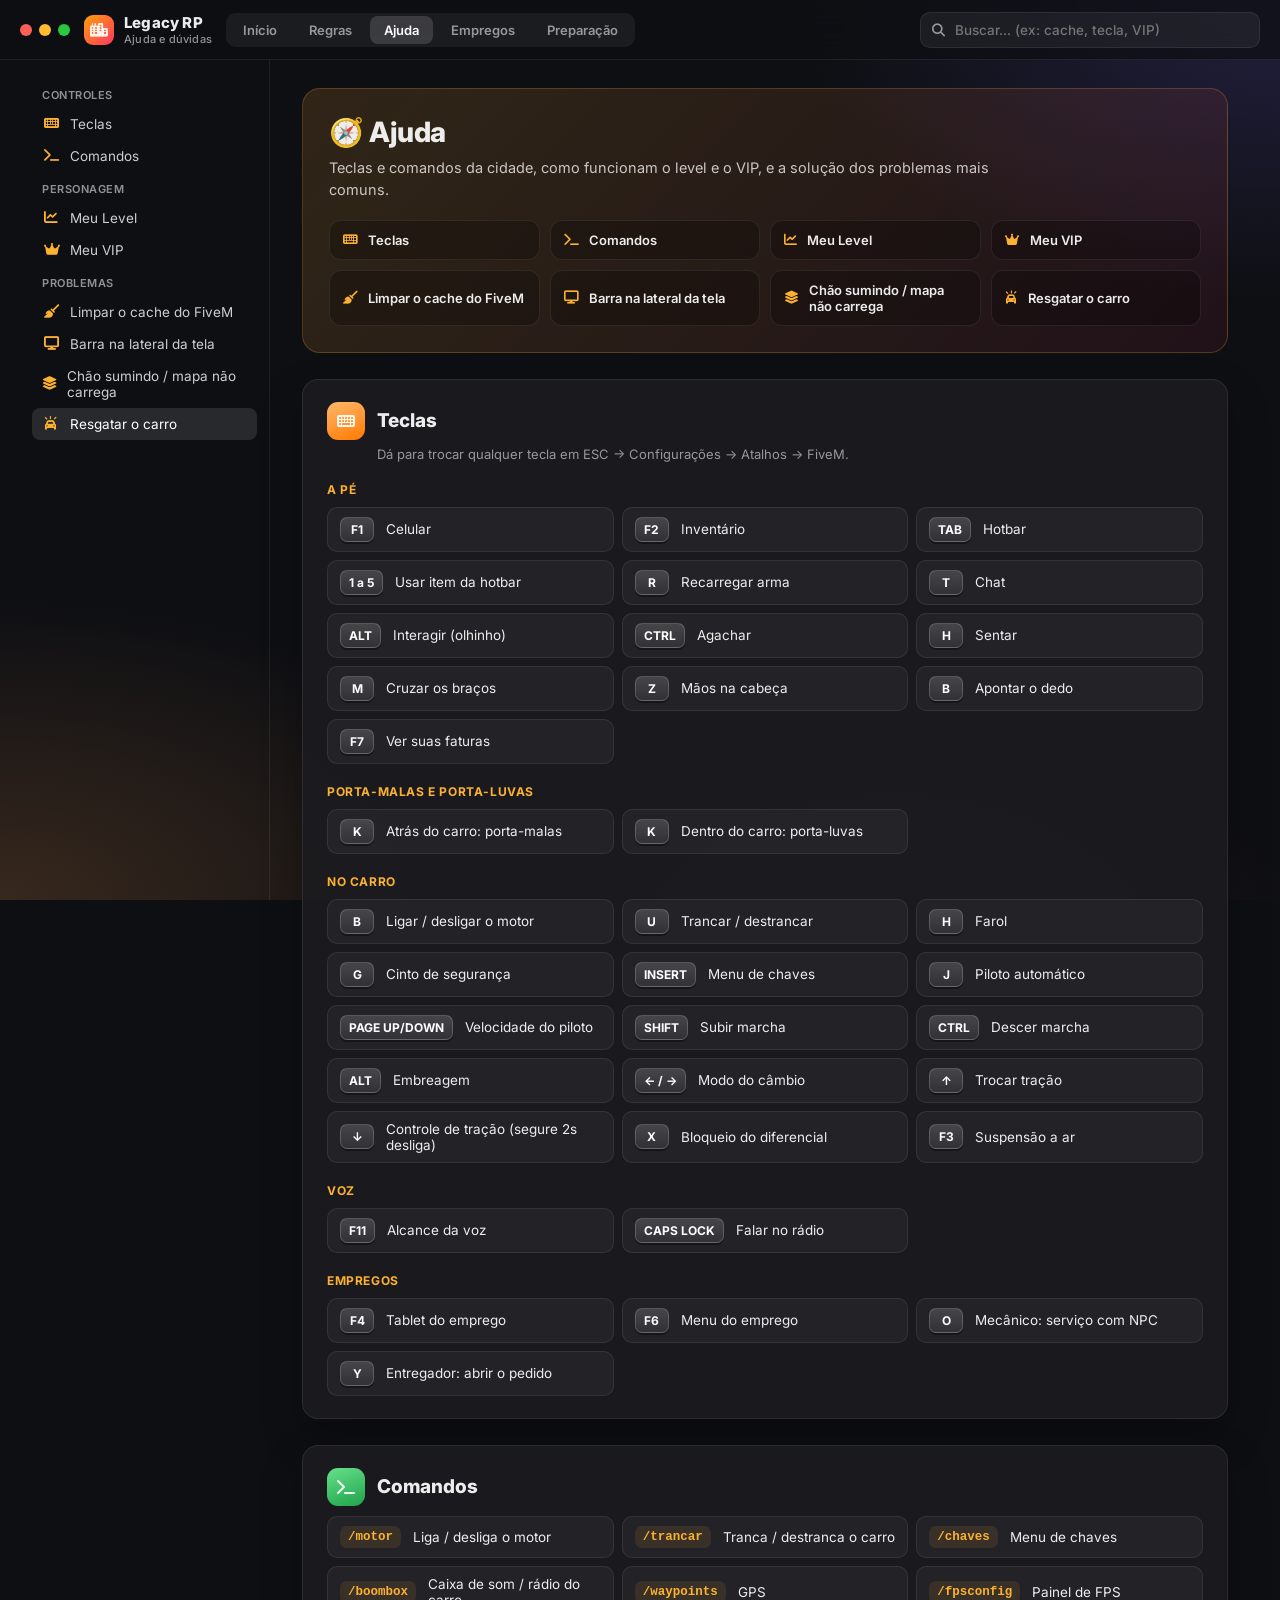
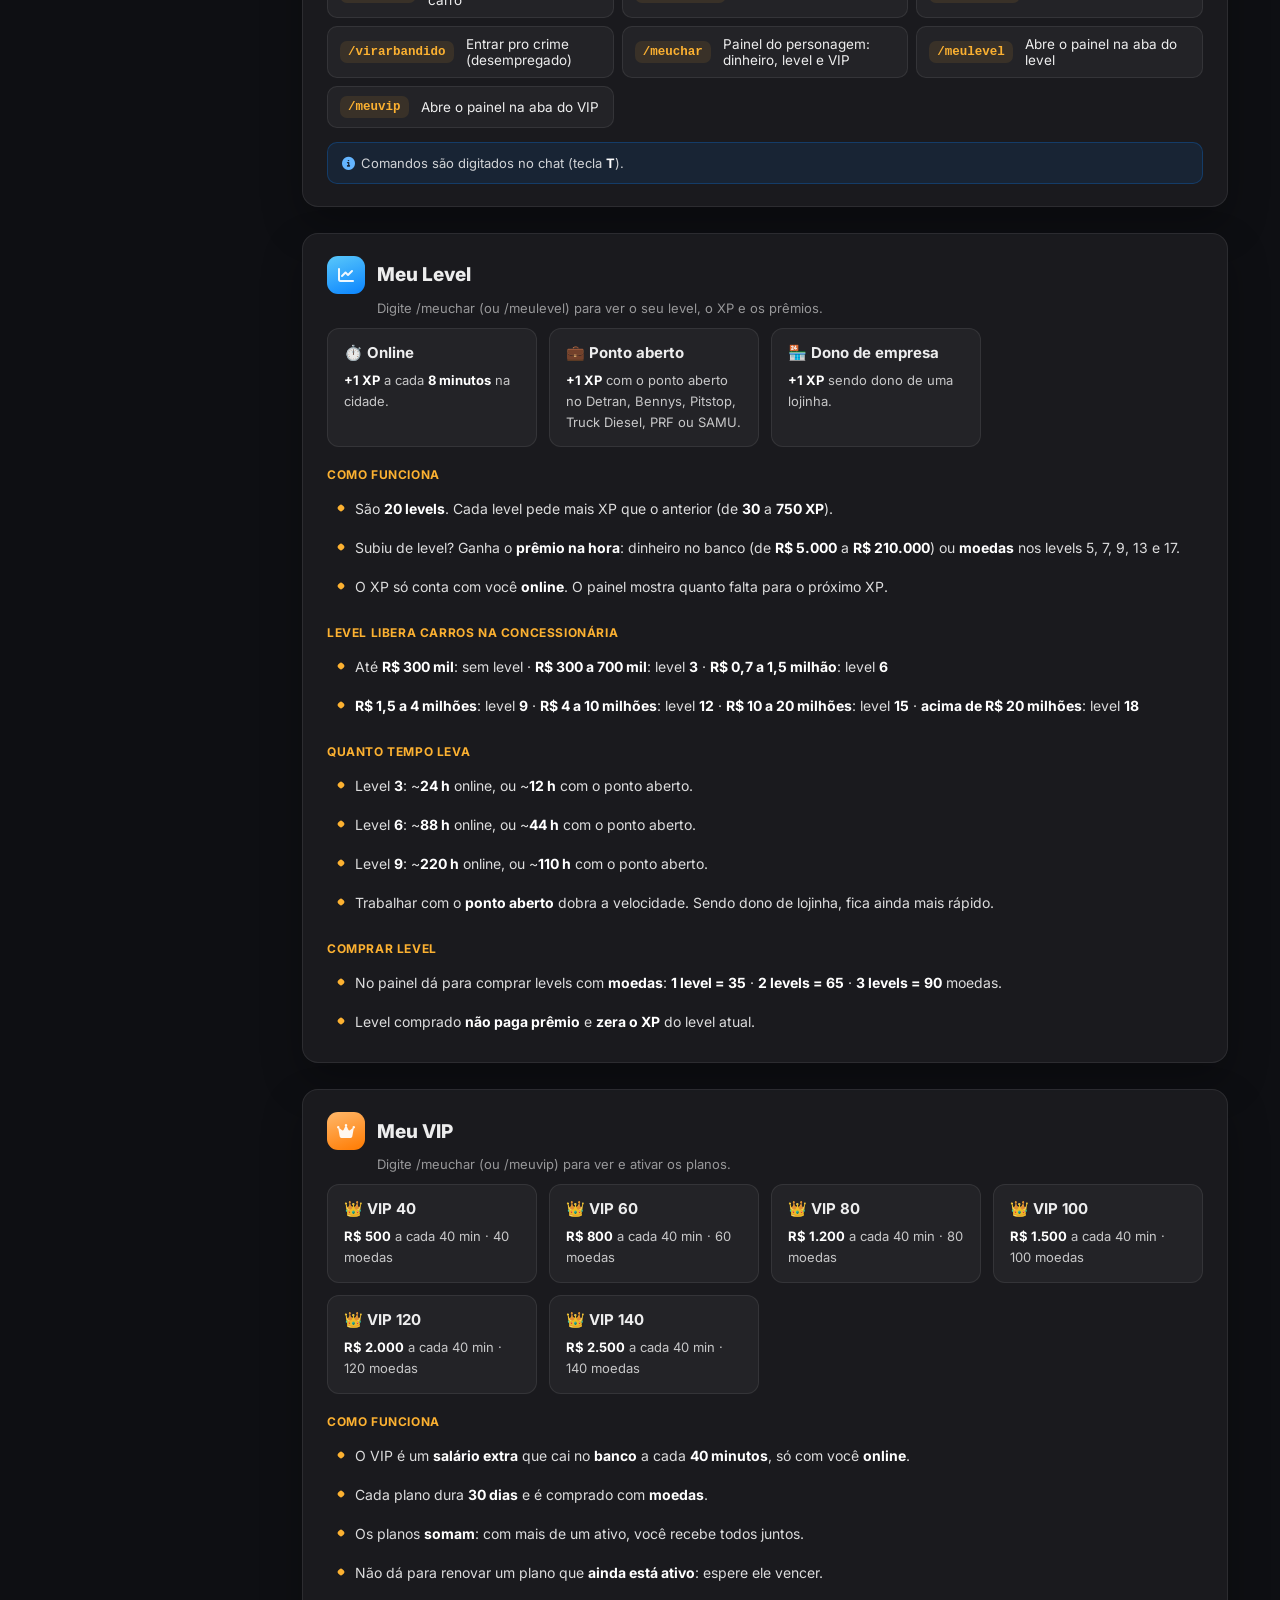
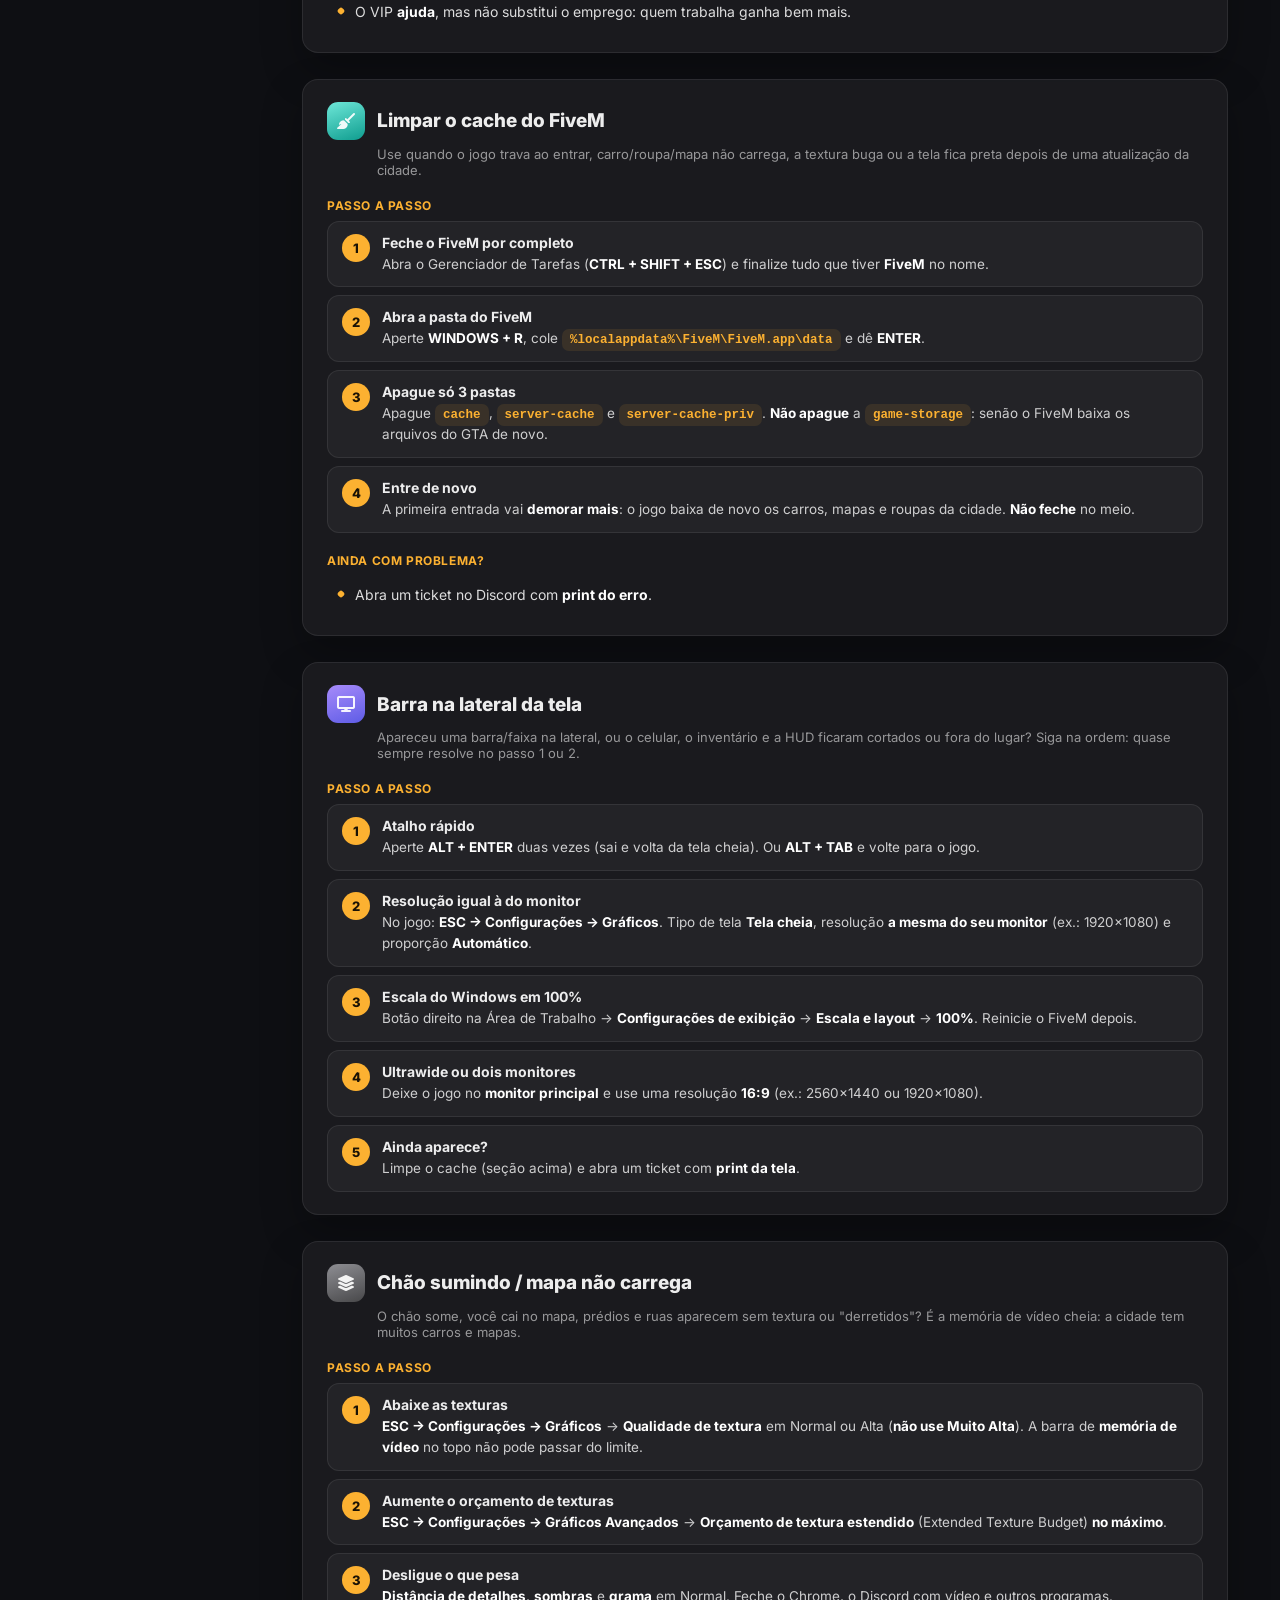
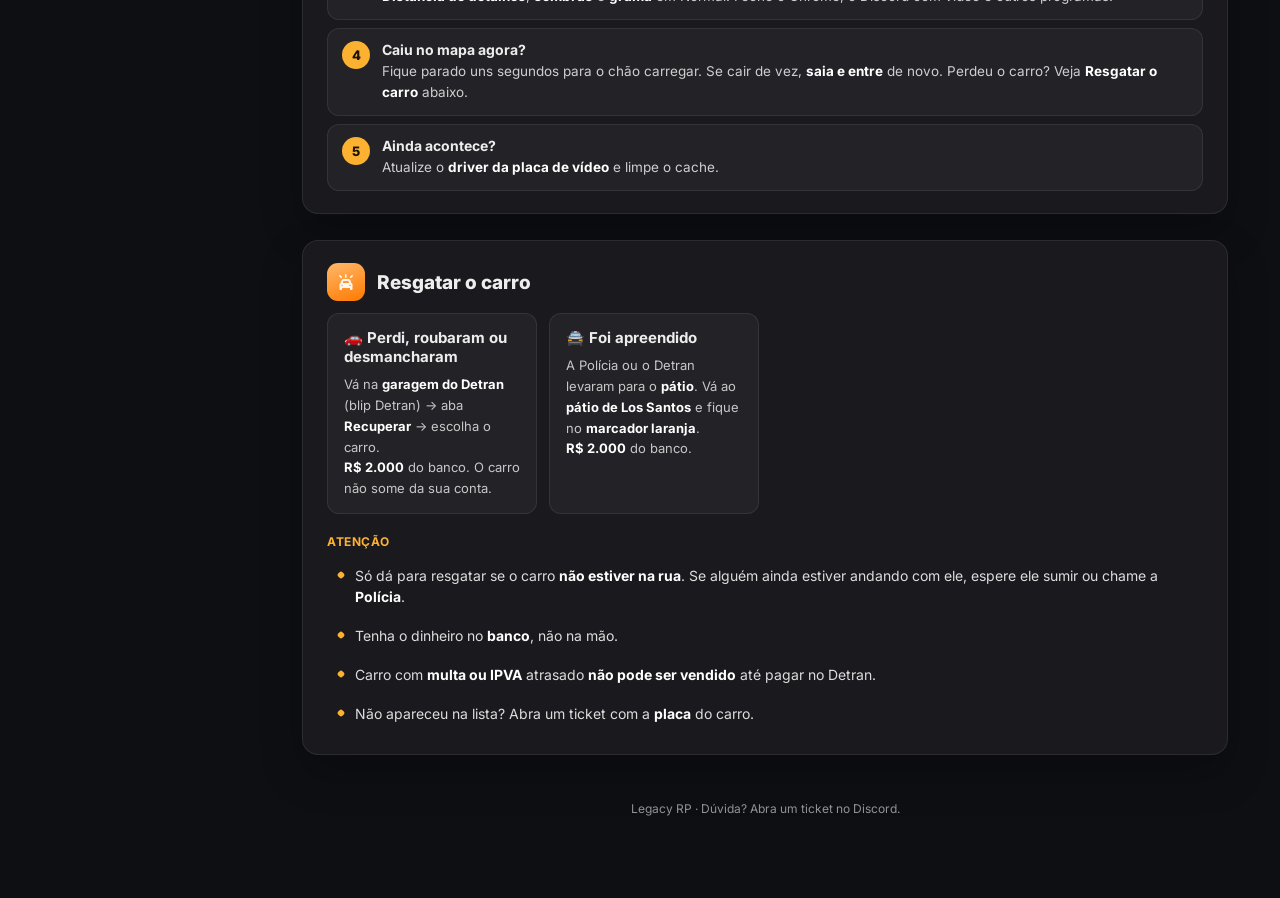
==== ajuda.html @ 302c8b82 "Add files via upload" ====
<!DOCTYPE html>
<html lang="pt-BR">
<head>
<meta charset="UTF-8">
<meta name="viewport" content="width=device-width, initial-scale=1">
<title>Ajuda — Legacy RP</title>
<meta name="description" content="Teclas, comandos, level, VIP e solução de problemas da Legacy RP.">
<link href="https://fonts.googleapis.com/css2?family=Inter:wght@400;500;600;700;800&display=swap" rel="stylesheet">
<link rel="stylesheet" href="https://cdnjs.cloudflare.com/ajax/libs/font-awesome/6.5.1/css/all.min.css">
<link rel="stylesheet" href="style.css">
</head>
<body>
<header class="topbar">
  <button class="menu-btn" id="menuBtn" aria-label="Menu"><i class="fa-solid fa-bars"></i></button>
  <div class="traffic"><i></i><i></i><i></i></div>
  <a class="brand" href="index.html"><span class="logo"><i class="fa-solid fa-city"></i></span><span>Legacy RP<small>Ajuda e dúvidas</small></span></a>
  <nav class="pages"><a href="index.html">Início</a><a href="regras.html">Regras</a><a href="ajuda.html" class="on">Ajuda</a><a href="empregos.html">Empregos</a><a href="preparacao.html">Preparação</a></nav>
  <div class="grow"></div>
  <label class="search"><i class="fa-solid fa-magnifying-glass"></i><input id="q" type="search" placeholder="Buscar... (ex: cache, tecla, VIP)" autocomplete="off"></label>
</header>

<div class="layout">
  <aside id="side"></aside>
  <main>
    <div class="hero" id="inicio">
      <h1>🧭 Ajuda</h1>
      <p>Teclas e comandos da cidade, como funcionam o level e o VIP, e a solução dos problemas mais comuns.</p>
      <div class="quick" id="quick"></div>
    </div>
    <div id="content"></div>
    <div class="empty" id="empty"><i class="fa-solid fa-magnifying-glass" style="font-size:28px;margin-bottom:10px;display:block"></i>Nada encontrado.</div>
    <footer>Legacy RP · Dúvida? Abra um ticket no Discord.</footer>
  </main>
</div>

<script>
// Para editar: mude o texto aqui. **texto** vira negrito e `texto` vira codigo.
const SECOES = [
  { grupo: 'Controles', id: 'teclas', icon: 'fa-keyboard', cor: 'c4', titulo: 'Teclas', sub: 'Dá para trocar qualquer tecla em ESC → Configurações → Atalhos → FiveM.', teclas: [
    { g: 'A pé', l: [['F1','Celular'],['F2','Inventário'],['TAB','Hotbar'],['1 a 5','Usar item da hotbar'],['R','Recarregar arma'],['T','Chat'],['ALT','Interagir (olhinho)'],['CTRL','Agachar'],['H','Sentar'],['M','Cruzar os braços'],['Z','Mãos na cabeça'],['B','Apontar o dedo'],['F7','Ver suas faturas']] },
    { g: 'Porta-malas e porta-luvas', l: [['K','Atrás do carro: porta-malas'],['K','Dentro do carro: porta-luvas']] },
    { g: 'No carro', l: [['B','Ligar / desligar o motor'],['U','Trancar / destrancar'],['H','Farol'],['G','Cinto de segurança'],['INSERT','Menu de chaves'],['J','Piloto automático'],['PAGE UP/DOWN','Velocidade do piloto'],['SHIFT','Subir marcha'],['CTRL','Descer marcha'],['ALT','Embreagem'],['← / →','Modo do câmbio'],['↑','Trocar tração'],['↓','Controle de tração (segure 2s desliga)'],['X','Bloqueio do diferencial'],['F3','Suspensão a ar']] },
    { g: 'Voz', l: [['F11','Alcance da voz'],['CAPS LOCK','Falar no rádio']] },
    { g: 'Empregos', l: [['F4','Tablet do emprego'],['F6','Menu do emprego'],['O','Mecânico: serviço com NPC'],['Y','Entregador: abrir o pedido']] },
  ]},

  { id: 'comandos', icon: 'fa-terminal', cor: 'c3', titulo: 'Comandos', comandos: [
    ['/motor','Liga / desliga o motor'], ['/trancar','Tranca / destranca o carro'], ['/chaves','Menu de chaves'],
    ['/boombox','Caixa de som / rádio do carro'], ['/waypoints','GPS'], ['/fpsconfig','Painel de FPS'],
    ['/virarbandido','Entrar pro crime (desempregado)'],
    ['/meuchar','Painel do personagem: dinheiro, level e VIP'],
    ['/meulevel','Abre o painel na aba do level'],
    ['/meuvip','Abre o painel na aba do VIP'],
  ]},

  { grupo: 'Personagem', id: 'level', icon: 'fa-chart-line', cor: 'c1', titulo: 'Meu Level', sub: 'Digite /meuchar (ou /meulevel) para ver o seu level, o XP e os prêmios.',
    tiles: [
      { t: '⏱️ Online', v: '**+1 XP** a cada **8 minutos** na cidade.' },
      { t: '💼 Ponto aberto', v: '**+1 XP** com o ponto aberto no Detran, Bennys, Pitstop, Truck Diesel, PRF ou SAMU.' },
      { t: '🏪 Dono de empresa', v: '**+1 XP** sendo dono de uma lojinha.' },
    ],
    blocos: [
      { h: 'Como funciona', itens: [
        'São **20 levels**. Cada level pede mais XP que o anterior (de **30** a **750 XP**).',
        'Subiu de level? Ganha o **prêmio na hora**: dinheiro no banco (de **R$ 5.000** a **R$ 210.000**) ou **moedas** nos levels 5, 7, 9, 13 e 17.',
        'O XP só conta com você **online**. O painel mostra quanto falta para o próximo XP.',
      ]},
      { h: 'Level libera carros na concessionária', itens: [
        'Até **R$ 300 mil**: sem level · **R$ 300 a 700 mil**: level **3** · **R$ 0,7 a 1,5 milhão**: level **6**',
        '**R$ 1,5 a 4 milhões**: level **9** · **R$ 4 a 10 milhões**: level **12** · **R$ 10 a 20 milhões**: level **15** · **acima de R$ 20 milhões**: level **18**',
      ]},
      { h: 'Quanto tempo leva', itens: [
        'Level **3**: ~**24 h** online, ou ~**12 h** com o ponto aberto.',
        'Level **6**: ~**88 h** online, ou ~**44 h** com o ponto aberto.',
        'Level **9**: ~**220 h** online, ou ~**110 h** com o ponto aberto.',
        'Trabalhar com o **ponto aberto** dobra a velocidade. Sendo dono de lojinha, fica ainda mais rápido.',
      ]},
      { h: 'Comprar level', itens: [
        'No painel dá para comprar levels com **moedas**: **1 level = 35** · **2 levels = 65** · **3 levels = 90** moedas.',
        'Level comprado **não paga prêmio** e **zera o XP** do level atual.',
      ]},
    ],
  },

  { id: 'vip', icon: 'fa-crown', cor: 'c4', titulo: 'Meu VIP', sub: 'Digite /meuchar (ou /meuvip) para ver e ativar os planos.',
    tiles: [
      { t: '👑 VIP 40', v: '**R$ 500** a cada 40 min · 40 moedas' },
      { t: '👑 VIP 60', v: '**R$ 800** a cada 40 min · 60 moedas' },
      { t: '👑 VIP 80', v: '**R$ 1.200** a cada 40 min · 80 moedas' },
      { t: '👑 VIP 100', v: '**R$ 1.500** a cada 40 min · 100 moedas' },
      { t: '👑 VIP 120', v: '**R$ 2.000** a cada 40 min · 120 moedas' },
      { t: '👑 VIP 140', v: '**R$ 2.500** a cada 40 min · 140 moedas' },
    ],
    blocos: [{ h: 'Como funciona', itens: [
      'O VIP é um **salário extra** que cai no **banco** a cada **40 minutos**, só com você **online**.',
      'Cada plano dura **30 dias** e é comprado com **moedas**.',
      'Os planos **somam**: com mais de um ativo, você recebe todos juntos.',
      'Não dá para renovar um plano que **ainda está ativo**: espere ele vencer.',
      'O VIP **ajuda**, mas não substitui o emprego: quem trabalha ganha bem mais.',
    ]}],
  },

  { grupo: 'Problemas', id: 'limpar-cache', icon: 'fa-broom', cor: 'c5', titulo: 'Limpar o cache do FiveM',
    sub: 'Use quando o jogo trava ao entrar, carro/roupa/mapa não carrega, a textura buga ou a tela fica preta depois de uma atualização da cidade.',
    passos: [
      ['Feche o FiveM por completo', 'Abra o Gerenciador de Tarefas (**CTRL + SHIFT + ESC**) e finalize tudo que tiver **FiveM** no nome.'],
      ['Abra a pasta do FiveM', 'Aperte **WINDOWS + R**, cole `%localappdata%\\FiveM\\FiveM.app\\data` e dê **ENTER**.'],
      ['Apague só 3 pastas', 'Apague `cache`, `server-cache` e `server-cache-priv`. **Não apague** a `game-storage`: senão o FiveM baixa os arquivos do GTA de novo.'],
      ['Entre de novo', 'A primeira entrada vai **demorar mais**: o jogo baixa de novo os carros, mapas e roupas da cidade. **Não feche** no meio.'],
    ],
    blocos: [{ h: 'Ainda com problema?', itens: ['Abra um ticket no Discord com **print do erro**.'] }],
  },

  { id: 'barra-lateral', icon: 'fa-display', cor: 'c2', titulo: 'Barra na lateral da tela',
    sub: 'Apareceu uma barra/faixa na lateral, ou o celular, o inventário e a HUD ficaram cortados ou fora do lugar? Siga na ordem: quase sempre resolve no passo 1 ou 2.',
    passos: [
      ['Atalho rápido', 'Aperte **ALT + ENTER** duas vezes (sai e volta da tela cheia). Ou **ALT + TAB** e volte para o jogo.'],
      ['Resolução igual à do monitor', 'No jogo: **ESC → Configurações → Gráficos**. Tipo de tela **Tela cheia**, resolução **a mesma do seu monitor** (ex.: 1920x1080) e proporção **Automático**.'],
      ['Escala do Windows em 100%', 'Botão direito na Área de Trabalho → **Configurações de exibição** → **Escala e layout** → **100%**. Reinicie o FiveM depois.'],
      ['Ultrawide ou dois monitores', 'Deixe o jogo no **monitor principal** e use uma resolução **16:9** (ex.: 2560x1440 ou 1920x1080).'],
      ['Ainda aparece?', 'Limpe o cache (seção acima) e abra um ticket com **print da tela**.'],
    ],
  },

  { id: 'chao-sumir', icon: 'fa-layer-group', cor: 'c7', titulo: 'Chão sumindo / mapa não carrega',
    sub: 'O chão some, você cai no mapa, prédios e ruas aparecem sem textura ou "derretidos"? É a memória de vídeo cheia: a cidade tem muitos carros e mapas.',
    passos: [
      ['Abaixe as texturas', '**ESC → Configurações → Gráficos** → **Qualidade de textura** em Normal ou Alta (**não use Muito Alta**). A barra de **memória de vídeo** no topo não pode passar do limite.'],
      ['Aumente o orçamento de texturas', '**ESC → Configurações → Gráficos Avançados** → **Orçamento de textura estendido** (Extended Texture Budget) **no máximo**.'],
      ['Desligue o que pesa', '**Distância de detalhes**, **sombras** e **grama** em Normal. Feche o Chrome, o Discord com vídeo e outros programas.'],
      ['Caiu no mapa agora?', 'Fique parado uns segundos para o chão carregar. Se cair de vez, **saia e entre** de novo. Perdeu o carro? Veja **Resgatar o carro** abaixo.'],
      ['Ainda acontece?', 'Atualize o **driver da placa de vídeo** e limpe o cache.'],
    ],
  },

  { id: 'resgatar-carro', icon: 'fa-car-on', cor: 'c4', titulo: 'Resgatar o carro', tiles: [
    { t: '🚗 Perdi, roubaram ou desmancharam', v: 'Vá na **garagem do Detran** (blip Detran) → aba **Recuperar** → escolha o carro.<br>**R$ 2.000** do banco. O carro não some da sua conta.' },
    { t: '🚔 Foi apreendido', v: 'A Polícia ou o Detran levaram para o **pátio**. Vá ao **pátio de Los Santos** e fique no **marcador laranja**.<br>**R$ 2.000** do banco.' },
  ], blocos: [{ h: 'Atenção', itens: [
    'Só dá para resgatar se o carro **não estiver na rua**. Se alguém ainda estiver andando com ele, espere ele sumir ou chame a **Polícia**.',
    'Tenha o dinheiro no **banco**, não na mão.',
    'Carro com **multa ou IPVA** atrasado **não pode ser vendido** até pagar no Detran.',
    'Não apareceu na lista? Abra um ticket com a **placa** do carro.',
  ]}]},
];
</script>
<script src="app.js"></script>
</body>
</html>
---- style.css ----
:root {
  --bg: #0e0f13; --glass: rgba(28,28,32,.92); --glass-2: rgba(36,36,42,.9); --line: rgba(255,255,255,.08);
  --text: rgba(255,255,255,.92); --muted: rgba(255,255,255,.55); --accent: #fcb131; --blue: #0a84ff;
  --green: #30d158; --red: #ff453a; --card: rgba(255,255,255,.045); --card2: rgba(255,255,255,.08);
}
* { box-sizing: border-box; margin: 0; padding: 0; }
html { scroll-behavior: smooth; scroll-padding-top: 76px; }
body {
  font-family: "Inter", -apple-system, "Segoe UI", sans-serif; color: var(--text); -webkit-font-smoothing: antialiased;
  background:
    radial-gradient(900px 500px at 0% 100%, rgba(243,154,74,.18), transparent 60%),
    radial-gradient(800px 500px at 100% 0%, rgba(107,91,214,.22), transparent 60%),
    radial-gradient(700px 500px at 70% 110%, rgba(226,83,109,.14), transparent 60%),
    var(--bg);
  background-attachment: fixed; min-height: 100vh;
}
a { color: inherit; text-decoration: none; }
b, strong { color: #fff; font-weight: 700; }

.topbar { position: sticky; top: 0; z-index: 20; height: 60px; display: flex; align-items: center; gap: 14px; padding: 0 20px;
  background: rgba(14,15,19,.75); backdrop-filter: blur(16px); border-bottom: 1px solid var(--line); }
.traffic { display: flex; gap: 7px; } .traffic i { width: 12px; height: 12px; border-radius: 50%; background: #ff5f57; }
.traffic i:nth-child(2) { background: #febc2e; } .traffic i:nth-child(3) { background: #28c840; }
.brand { display: flex; align-items: center; gap: 10px; font-weight: 800; font-size: 15px; letter-spacing: .2px; }
.brand .logo { width: 30px; height: 30px; border-radius: 9px; display: grid; place-items: center; background: linear-gradient(135deg, #ff9f0a, #ff375f); font-size: 14px; }
.brand small { display: block; font-size: 11px; font-weight: 500; color: var(--muted); }
.grow { flex: 1; }
.search { position: relative; width: min(340px, 40vw); }
.search input { width: 100%; height: 36px; padding: 0 12px 0 34px; border-radius: 10px; border: 1px solid var(--line); background: rgba(255,255,255,.06);
  color: var(--text); font: 500 13.5px "Inter", sans-serif; outline: none; }
.search input:focus { border-color: var(--accent); box-shadow: 0 0 0 3px rgba(252,177,49,.2); }
.search i { position: absolute; left: 12px; top: 50%; transform: translateY(-50%); color: var(--muted); font-size: 13px; }
.menu-btn { display: none; width: 36px; height: 36px; border-radius: 10px; border: 1px solid var(--line); background: var(--card2); color: #fff; font-size: 15px; cursor: pointer; }

.layout { display: flex; max-width: 1240px; margin: 0 auto; }
aside { position: sticky; top: 60px; height: calc(100vh - 60px); width: 250px; flex: none; padding: 18px 12px; overflow-y: auto; border-right: 1px solid var(--line); }
.side-title { font-size: 11px; font-weight: 600; color: var(--muted); padding: 10px 10px 6px; text-transform: uppercase; letter-spacing: .5px; }
.nav { display: flex; align-items: center; gap: 10px; padding: 8px 10px; border-radius: 8px; font-size: 13.5px; color: rgba(255,255,255,.8); }
.nav i { width: 18px; text-align: center; color: var(--accent); }
.nav:hover { background: rgba(255,255,255,.06); } .nav.active { background: rgba(255,255,255,.11); color: #fff; }
.nav .count { margin-left: auto; font-size: 11px; color: var(--muted); }

main { flex: 1; min-width: 0; padding: 28px 32px 80px; }
.hero { padding: 26px; border-radius: 18px; margin-bottom: 26px; background: linear-gradient(135deg, rgba(252,177,49,.14), rgba(255,55,95,.08)); border: 1px solid rgba(252,177,49,.22); }
.hero h1 { font-size: 28px; font-weight: 800; letter-spacing: -.3px; }
.hero p { margin-top: 8px; color: rgba(255,255,255,.75); font-size: 14.5px; line-height: 1.55; max-width: 720px; }
.quick { display: grid; grid-template-columns: repeat(auto-fill, minmax(170px, 1fr)); gap: 10px; margin-top: 18px; }
.quick a { display: flex; align-items: center; gap: 10px; padding: 11px 13px; border-radius: 12px; background: rgba(0,0,0,.25); border: 1px solid var(--line); font-size: 13px; font-weight: 600; }
.quick a:hover { background: rgba(255,255,255,.08); }
.quick i { color: var(--accent); }

section.sec { margin-bottom: 26px; padding: 22px 24px; border-radius: 16px; background: var(--glass); border: 1px solid var(--line); box-shadow: 0 18px 40px rgba(0,0,0,.25); }
.sec-head { display: flex; align-items: center; gap: 12px; margin-bottom: 6px; }
.sec-icon { width: 38px; height: 38px; border-radius: 11px; display: grid; place-items: center; font-size: 16px; flex: none; }
.sec-head h2 { font-size: 19px; font-weight: 800; }
.sec-sub { color: var(--muted); font-size: 13px; margin: 2px 0 6px 50px; }
.sec h3 { font-size: 12px; font-weight: 700; color: var(--accent); text-transform: uppercase; letter-spacing: .6px; margin: 20px 0 8px; }
ul.rules { list-style: none; display: flex; flex-direction: column; gap: 2px; }
ul.rules li { position: relative; padding: 8px 10px 8px 28px; border-radius: 8px; font-size: 14px; line-height: 1.5; color: rgba(255,255,255,.85); }
ul.rules li::before { content: ""; position: absolute; left: 11px; top: 15px; width: 6px; height: 6px; border-radius: 2px; background: var(--accent); transform: rotate(45deg); }
ul.rules li:hover { background: rgba(255,255,255,.035); }

.terms { display: grid; grid-template-columns: repeat(auto-fill, minmax(320px, 1fr)); gap: 12px; margin-top: 12px; }
.term { padding: 14px 16px; border-radius: 12px; background: var(--card); border: 1px solid var(--line); }
.term .tn { font-size: 13px; font-weight: 800; letter-spacing: .4px; color: #fff; }
.term .td { font-size: 13.5px; color: rgba(255,255,255,.75); margin-top: 3px; }
.term .tx { margin-top: 8px; display: flex; flex-wrap: wrap; gap: 6px; }
.term .tx span { font-size: 12px; padding: 3px 9px; border-radius: 20px; background: rgba(255,69,58,.12); color: #ff9d95; }

.tiles { display: grid; grid-template-columns: repeat(auto-fill, minmax(200px, 1fr)); gap: 12px; margin-top: 12px; }
.tile { padding: 14px 16px; border-radius: 12px; background: var(--card); border: 1px solid var(--line); }
.tile .tt { font-size: 15px; font-weight: 700; display: flex; align-items: center; gap: 8px; }
.tile .tv { margin-top: 8px; font-size: 13px; color: rgba(255,255,255,.75); line-height: 1.6; }
.tile.warn { border-color: rgba(252,177,49,.3); } .tile.ban { border-color: rgba(255,69,58,.35); background: rgba(255,69,58,.07); }

.keys { display: grid; grid-template-columns: repeat(auto-fill, minmax(260px, 1fr)); gap: 8px; margin-top: 10px; }
.key { display: flex; align-items: center; gap: 12px; padding: 9px 12px; border-radius: 10px; background: var(--card); border: 1px solid var(--line); font-size: 13.5px; }
kbd { min-width: 34px; padding: 4px 8px; border-radius: 7px; text-align: center; font: 700 12px "Inter", sans-serif; color: #fff; white-space: nowrap;
  background: linear-gradient(180deg, rgba(255,255,255,.16), rgba(255,255,255,.07)); border: 1px solid rgba(255,255,255,.18); box-shadow: 0 2px 0 rgba(0,0,0,.4); }
code.cmd { font: 700 12.5px ui-monospace, Consolas, monospace; color: var(--accent); background: rgba(252,177,49,.1); padding: 4px 8px; border-radius: 7px; white-space: nowrap; }

.note { margin-top: 14px; padding: 12px 14px; border-radius: 10px; font-size: 13px; color: rgba(255,255,255,.8); background: rgba(10,132,255,.1); border: 1px solid rgba(10,132,255,.25); }
.note i { color: #64b5ff; margin-right: 6px; }

mark { background: rgba(252,177,49,.35); color: #fff; border-radius: 3px; padding: 0 2px; }
.hidden { display: none !important; }
.empty { display: none; text-align: center; padding: 60px 0; color: var(--muted); }
footer { text-align: center; color: var(--muted); font-size: 12px; padding: 20px 0 0; }

.c1 { background: linear-gradient(160deg, #5ac8fa, #0a84ff); } .c2 { background: linear-gradient(160deg, #a78bfa, #5e5ce6); }
.c3 { background: linear-gradient(160deg, #66e08a, #1fa34a); } .c4 { background: linear-gradient(160deg, #ffb86b, #ff7a00); }
.c5 { background: linear-gradient(160deg, #6ee7d8, #0f9d8f); } .c6 { background: linear-gradient(160deg, #ff8fa3, #e0245e); }
.c7 { background: linear-gradient(160deg, #8e8e93, #48484a); }

@media (max-width: 860px) {
  .menu-btn { display: block; }
  aside { position: fixed; left: 0; top: 60px; z-index: 15; background: rgba(18,18,22,.98); transform: translateX(-100%); transition: transform 200ms ease; width: 260px; }
  aside.open { transform: none; }
  main { padding: 18px 16px 60px; }
  section.sec { padding: 18px 16px; }
  .sec-sub { margin-left: 0; }
  .brand small { display: none; }
  .search { width: auto; flex: 1; }
  .grow, .traffic { display: none; }
  .terms { grid-template-columns: 1fr; }
}

.pages { display: flex; gap: 4px; padding: 3px; border-radius: 10px; background: rgba(255,255,255,.06); }
.pages a { padding: 6px 14px; border-radius: 8px; font-size: 13px; font-weight: 600; color: var(--muted); }
.pages a.on { background: rgba(255,255,255,.14); color: #fff; }
.needs { display: flex; flex-wrap: wrap; gap: 8px; }
.need { padding: 7px 12px; border-radius: 10px; font-size: 13px; background: rgba(252,177,49,.1); border: 1px solid rgba(252,177,49,.25); color: rgba(255,255,255,.88); }
ol.steps { list-style: none; display: flex; flex-direction: column; gap: 8px; }
.step { display: flex; gap: 12px; padding: 12px 14px; border-radius: 12px; background: var(--card); border: 1px solid var(--line); }
.step .num { flex: none; width: 28px; height: 28px; border-radius: 50%; display: grid; place-items: center; font-weight: 800; font-size: 13px; color: #1a1205; background: var(--accent); }
.step .st { font-weight: 700; font-size: 14px; }
.step .sd { margin-top: 3px; font-size: 13.5px; line-height: 1.55; color: rgba(255,255,255,.78); }
@media (max-width: 860px) { .pages a { padding: 6px 10px; } }

/* Pagina inicial */
.home { max-width: 1100px; margin: 0 auto; padding: 28px 32px 60px; }
.portal { display: grid; grid-template-columns: repeat(4, 1fr); gap: 14px; margin-bottom: 26px; }
.door { display: flex; flex-direction: column; gap: 8px; padding: 20px; border-radius: 16px; background: var(--glass); border: 1px solid var(--line);
  box-shadow: 0 18px 40px rgba(0,0,0,.25); transition: transform 160ms ease, border-color 160ms ease; }
.door:hover { transform: translateY(-3px); border-color: rgba(252,177,49,.45); }
.door b { font-size: 18px; font-weight: 800; margin-top: 4px; }
.door > span:not(.sec-icon) { font-size: 13.5px; line-height: 1.5; color: rgba(255,255,255,.72); flex: 1; }
.door em { font-style: normal; font-size: 13px; font-weight: 700; color: var(--accent); }
.step a b, .sd a b { color: var(--accent); }
@media (max-width: 960px) { .portal { grid-template-columns: repeat(2, 1fr); } }
@media (max-width: 560px) { .portal { grid-template-columns: 1fr; } .home { padding: 18px 16px 50px; } }
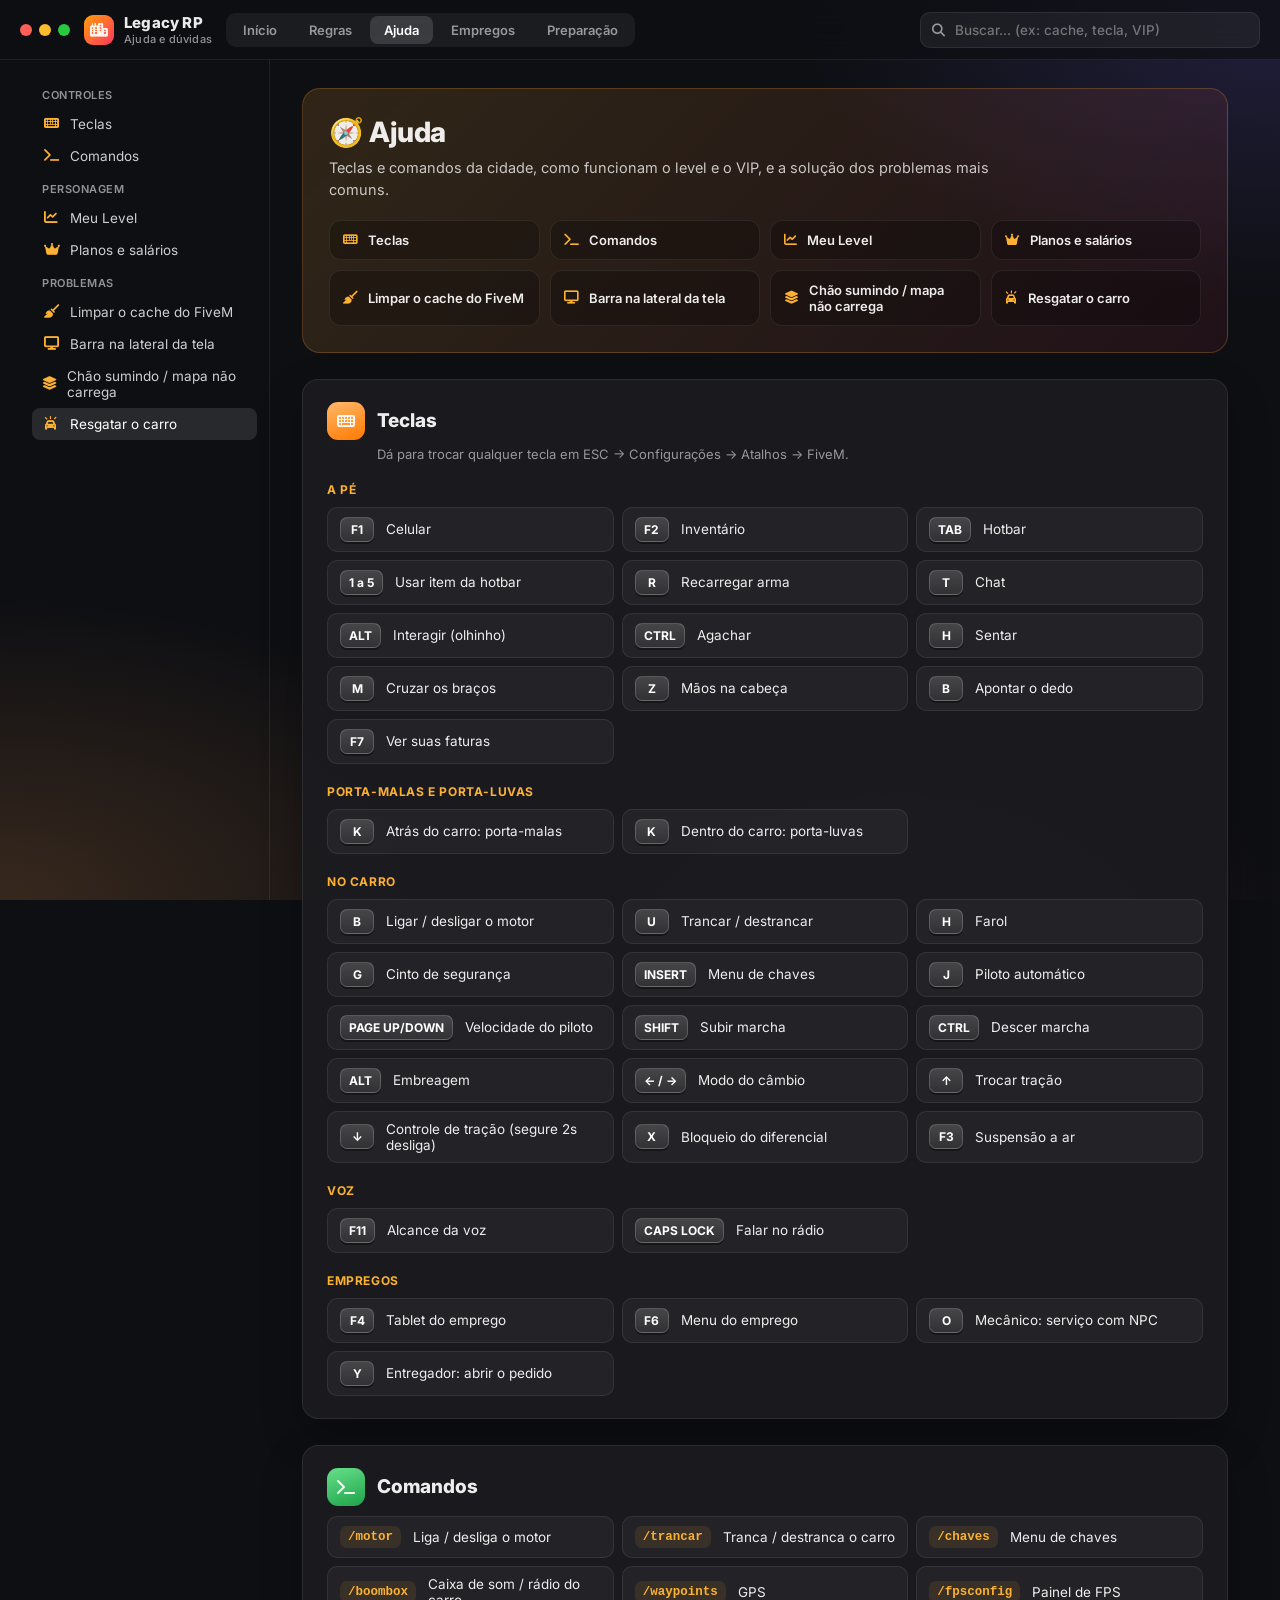
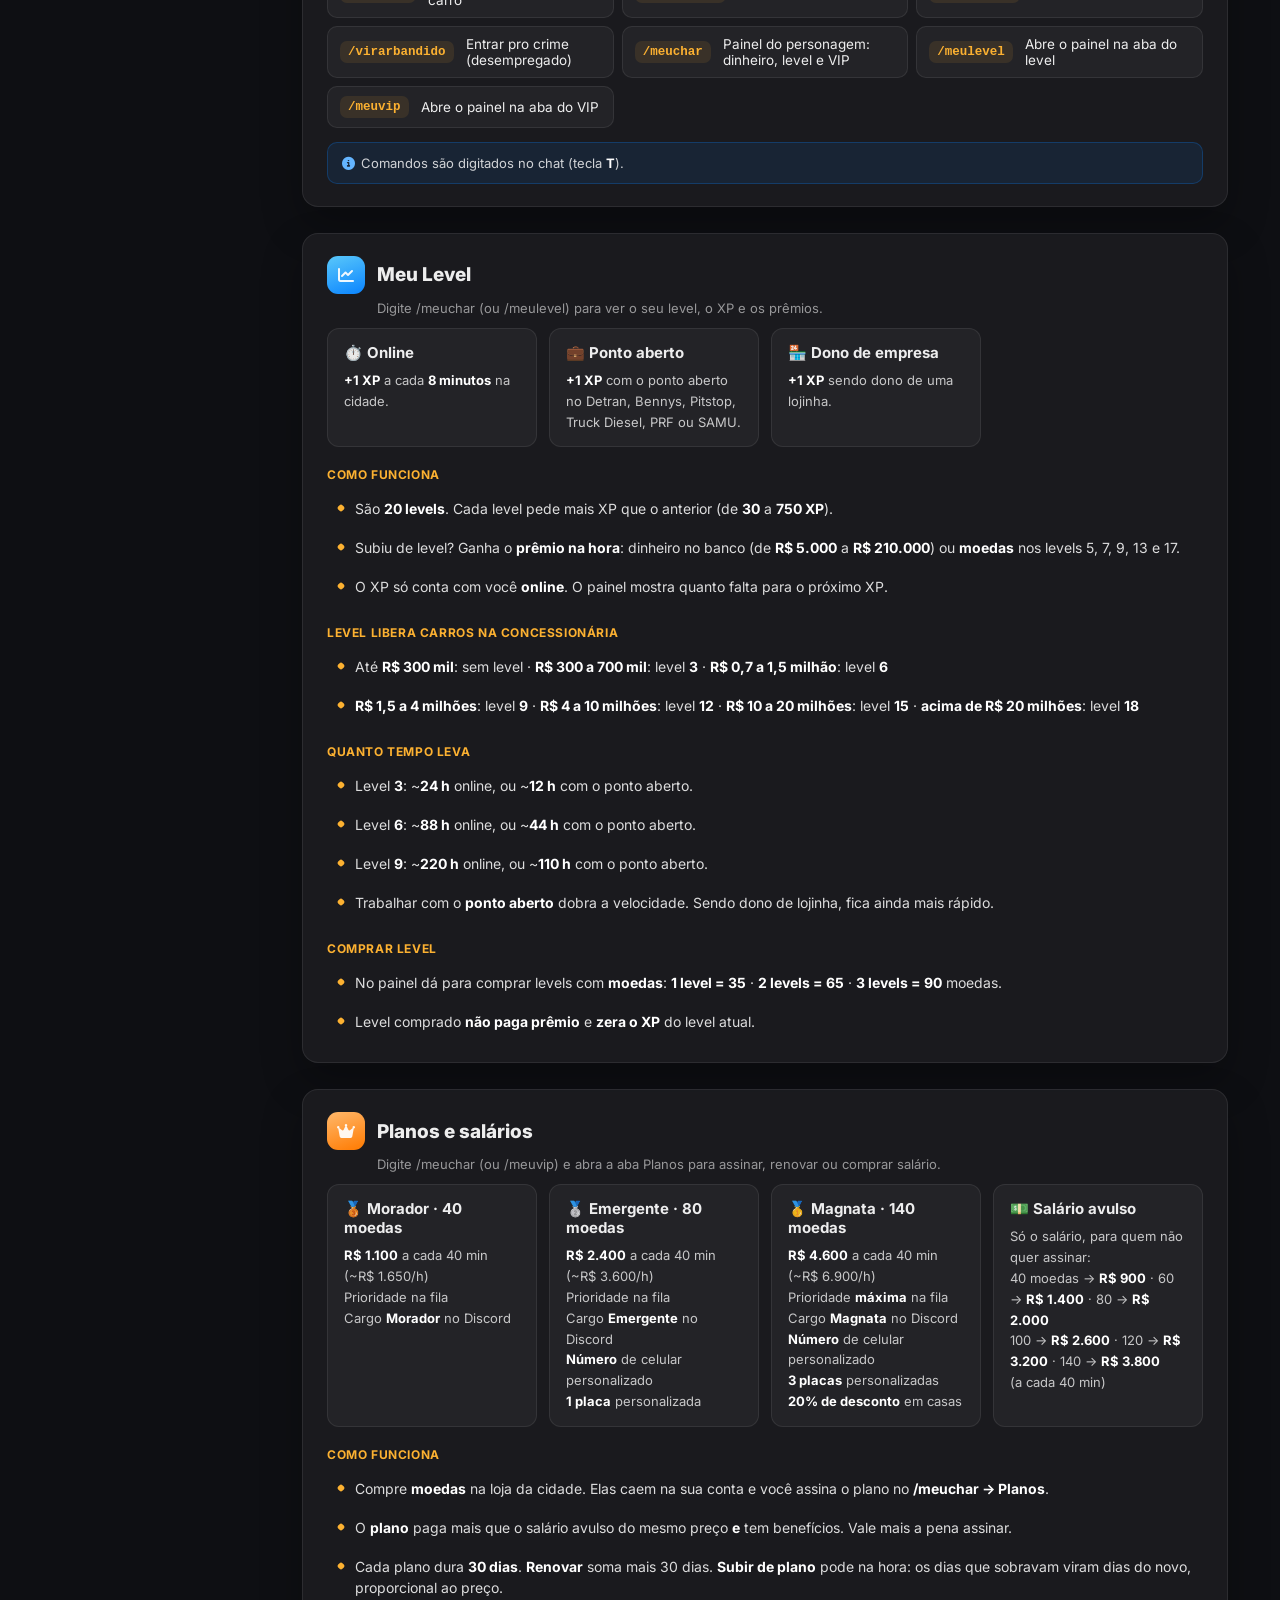
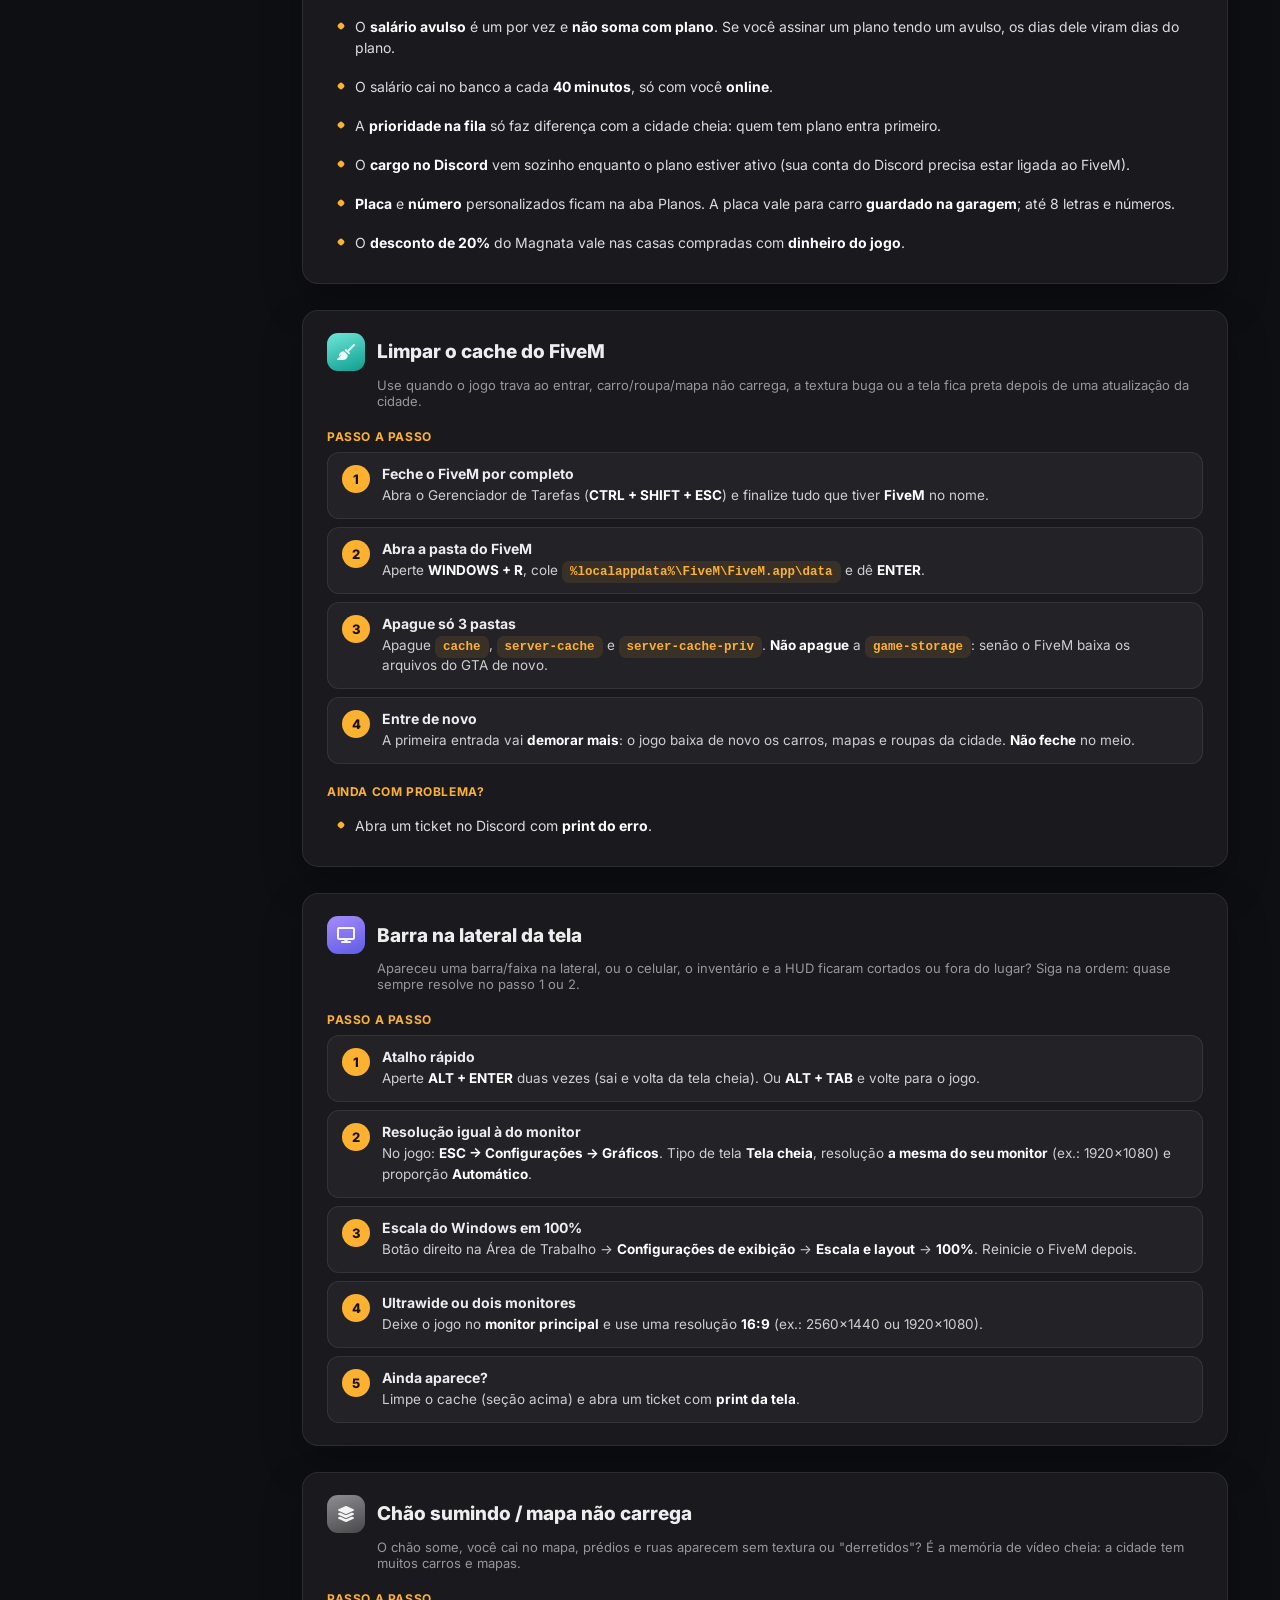
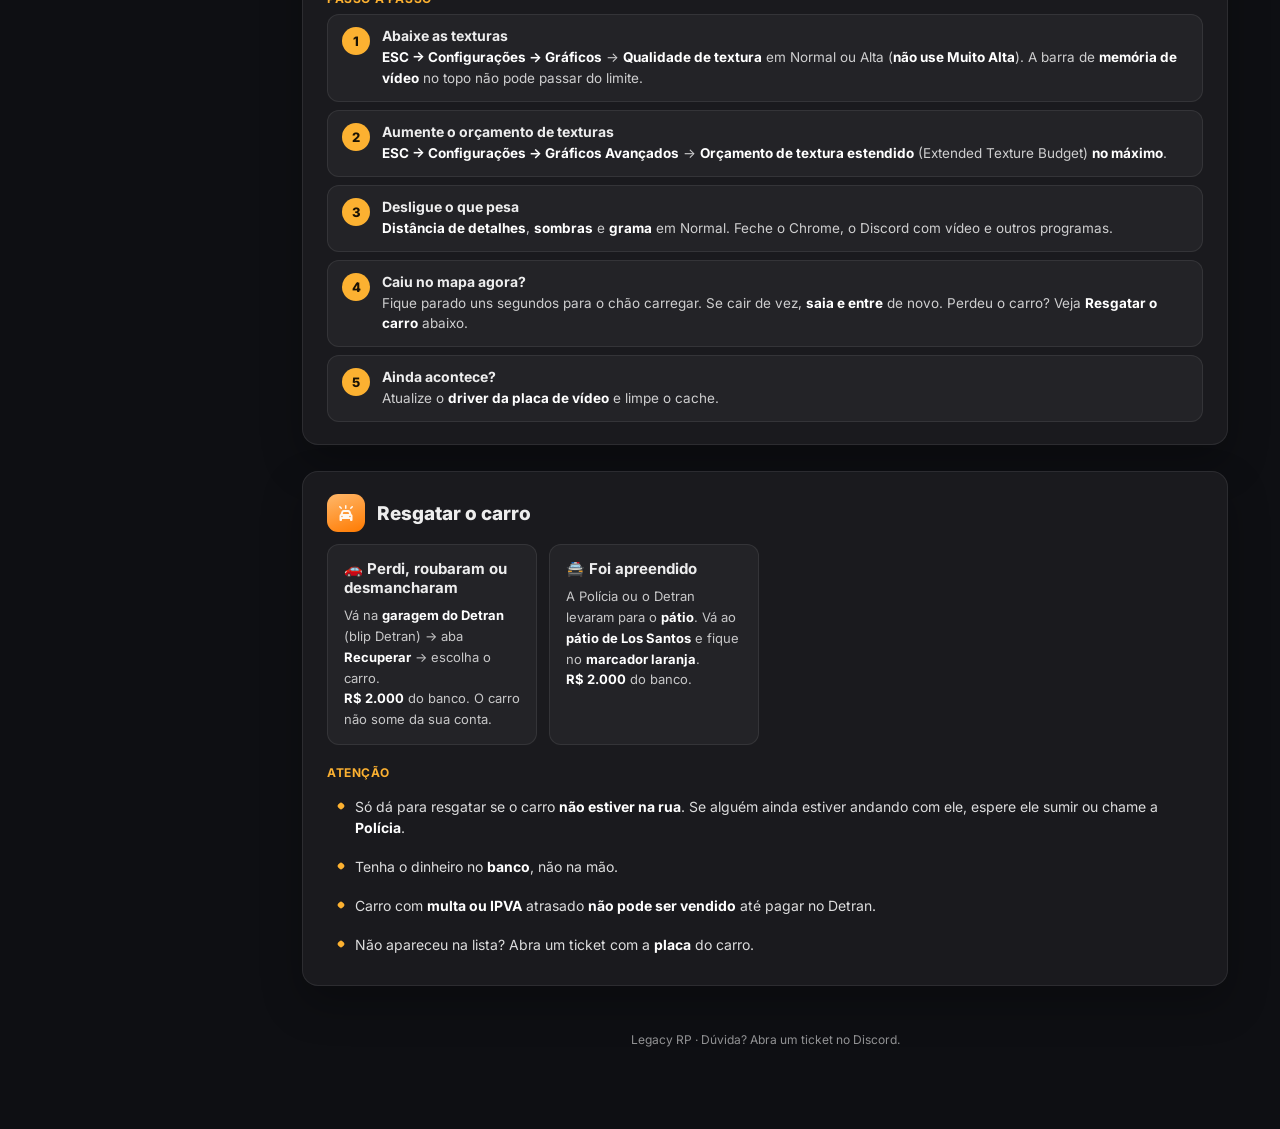
==== commit 35f20fa1: "Add files via upload" ====
--- a/ajuda.html
+++ b/ajuda.html
@@ -82,21 +82,23 @@
     ],
   },
 
-  { id: 'vip', icon: 'fa-crown', cor: 'c4', titulo: 'Meu VIP', sub: 'Digite /meuchar (ou /meuvip) para ver e ativar os planos.',
+  { id: 'vip', icon: 'fa-crown', cor: 'c4', titulo: 'Planos e salários', sub: 'Digite /meuchar (ou /meuvip) e abra a aba Planos para assinar, renovar ou comprar salário.',
     tiles: [
-      { t: '👑 VIP 40', v: '**R$ 500** a cada 40 min · 40 moedas' },
-      { t: '👑 VIP 60', v: '**R$ 800** a cada 40 min · 60 moedas' },
-      { t: '👑 VIP 80', v: '**R$ 1.200** a cada 40 min · 80 moedas' },
-      { t: '👑 VIP 100', v: '**R$ 1.500** a cada 40 min · 100 moedas' },
-      { t: '👑 VIP 120', v: '**R$ 2.000** a cada 40 min · 120 moedas' },
-      { t: '👑 VIP 140', v: '**R$ 2.500** a cada 40 min · 140 moedas' },
+      { t: '🥉 Morador · 40 moedas', v: '**R$ 1.100** a cada 40 min (~R$ 1.650/h)<br>Prioridade na fila<br>Cargo **Morador** no Discord' },
+      { t: '🥈 Emergente · 80 moedas', v: '**R$ 2.400** a cada 40 min (~R$ 3.600/h)<br>Prioridade na fila<br>Cargo **Emergente** no Discord<br>**Número** de celular personalizado<br>**1 placa** personalizada' },
+      { t: '🥇 Magnata · 140 moedas', v: '**R$ 4.600** a cada 40 min (~R$ 6.900/h)<br>Prioridade **máxima** na fila<br>Cargo **Magnata** no Discord<br>**Número** de celular personalizado<br>**3 placas** personalizadas<br>**20% de desconto** em casas' },
+      { t: '💵 Salário avulso', v: 'Só o salário, para quem não quer assinar:<br>40 moedas → **R$ 900** · 60 → **R$ 1.400** · 80 → **R$ 2.000**<br>100 → **R$ 2.600** · 120 → **R$ 3.200** · 140 → **R$ 3.800**<br>(a cada 40 min)' },
     ],
     blocos: [{ h: 'Como funciona', itens: [
-      'O VIP é um **salário extra** que cai no **banco** a cada **40 minutos**, só com você **online**.',
-      'Cada plano dura **30 dias** e é comprado com **moedas**.',
-      'Os planos **somam**: com mais de um ativo, você recebe todos juntos.',
-      'Não dá para renovar um plano que **ainda está ativo**: espere ele vencer.',
-      'O VIP **ajuda**, mas não substitui o emprego: quem trabalha ganha bem mais.',
+      'Compre **moedas** na loja da cidade. Elas caem na sua conta e você assina o plano no **/meuchar → Planos**.',
+      'O **plano** paga mais que o salário avulso do mesmo preço **e** tem benefícios. Vale mais a pena assinar.',
+      'Cada plano dura **30 dias**. **Renovar** soma mais 30 dias. **Subir de plano** pode na hora: os dias que sobravam viram dias do novo, proporcional ao preço.',
+      'O **salário avulso** é um por vez e **não soma com plano**. Se você assinar um plano tendo um avulso, os dias dele viram dias do plano.',
+      'O salário cai no banco a cada **40 minutos**, só com você **online**.',
+      'A **prioridade na fila** só faz diferença com a cidade cheia: quem tem plano entra primeiro.',
+      'O **cargo no Discord** vem sozinho enquanto o plano estiver ativo (sua conta do Discord precisa estar ligada ao FiveM).',
+      '**Placa** e **número** personalizados ficam na aba Planos. A placa vale para carro **guardado na garagem**; até 8 letras e números.',
+      'O **desconto de 20%** do Magnata vale nas casas compradas com **dinheiro do jogo**.',
     ]}],
   },
 
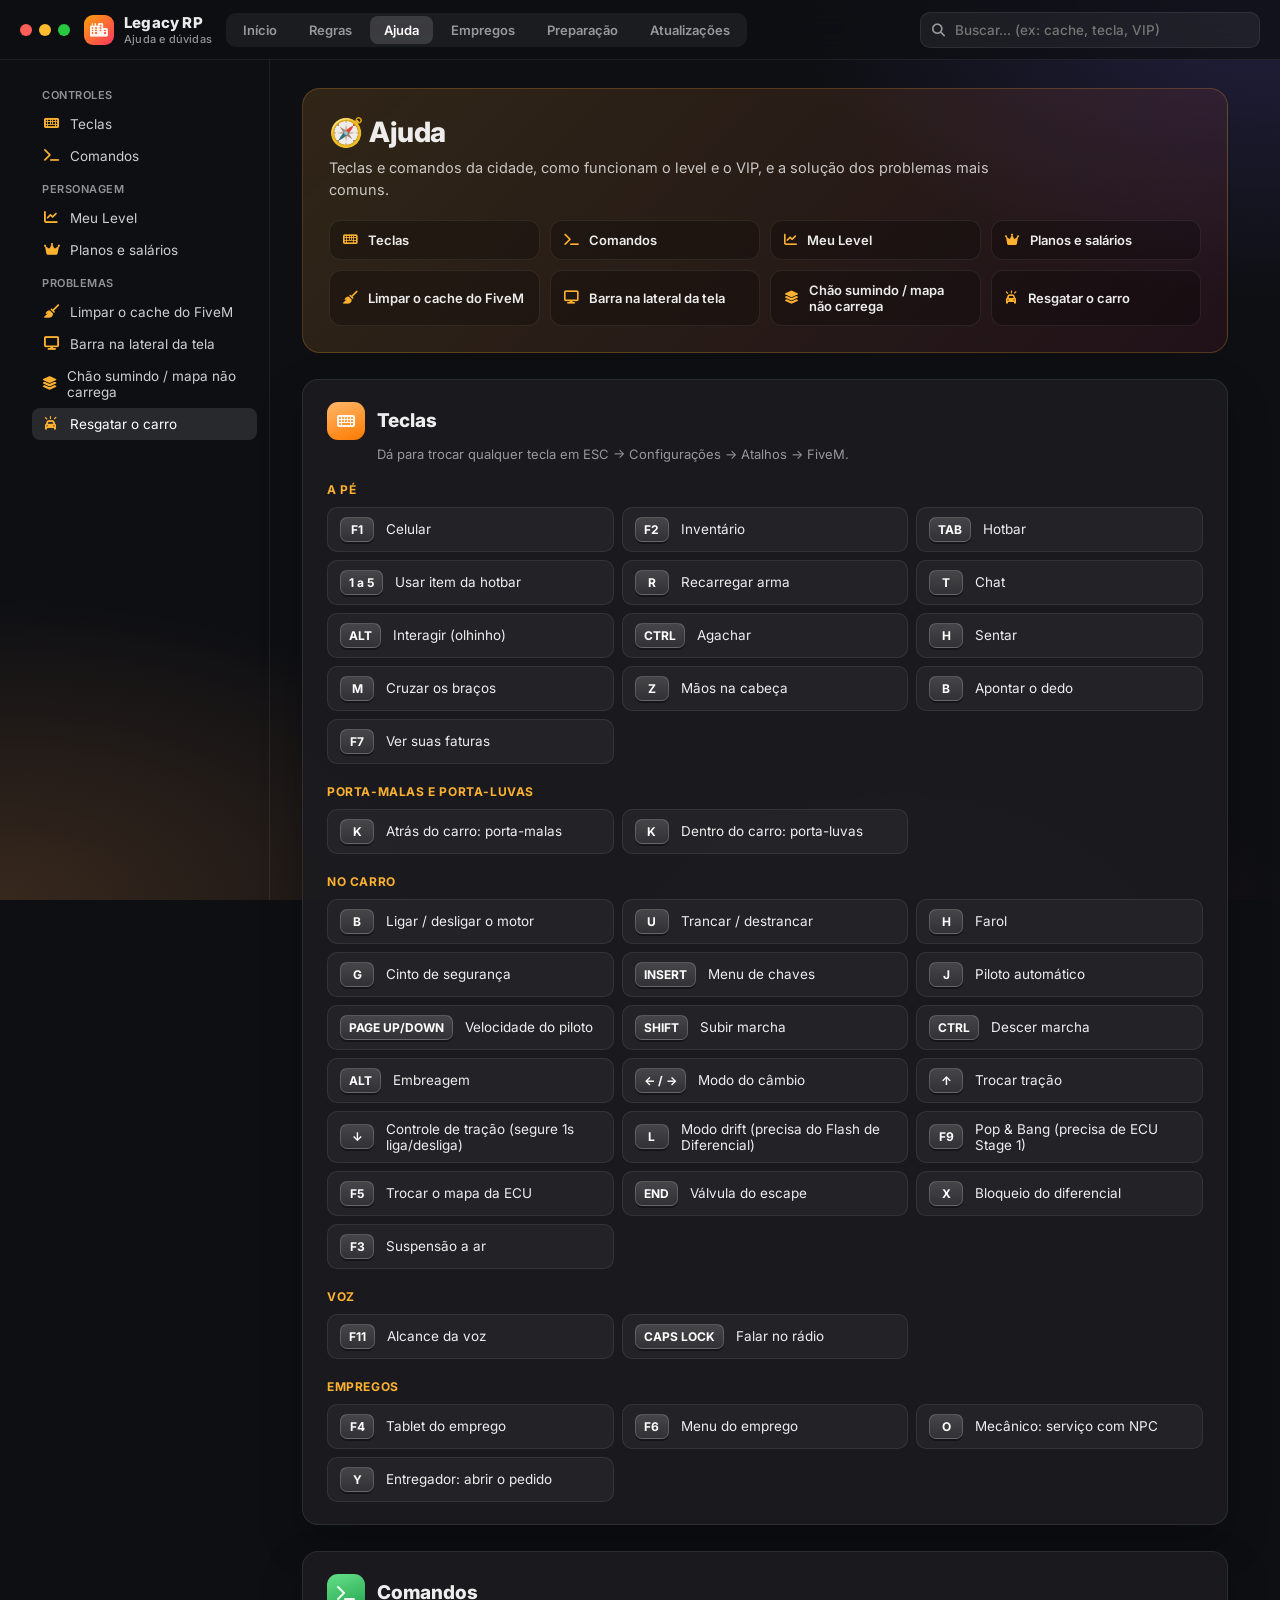
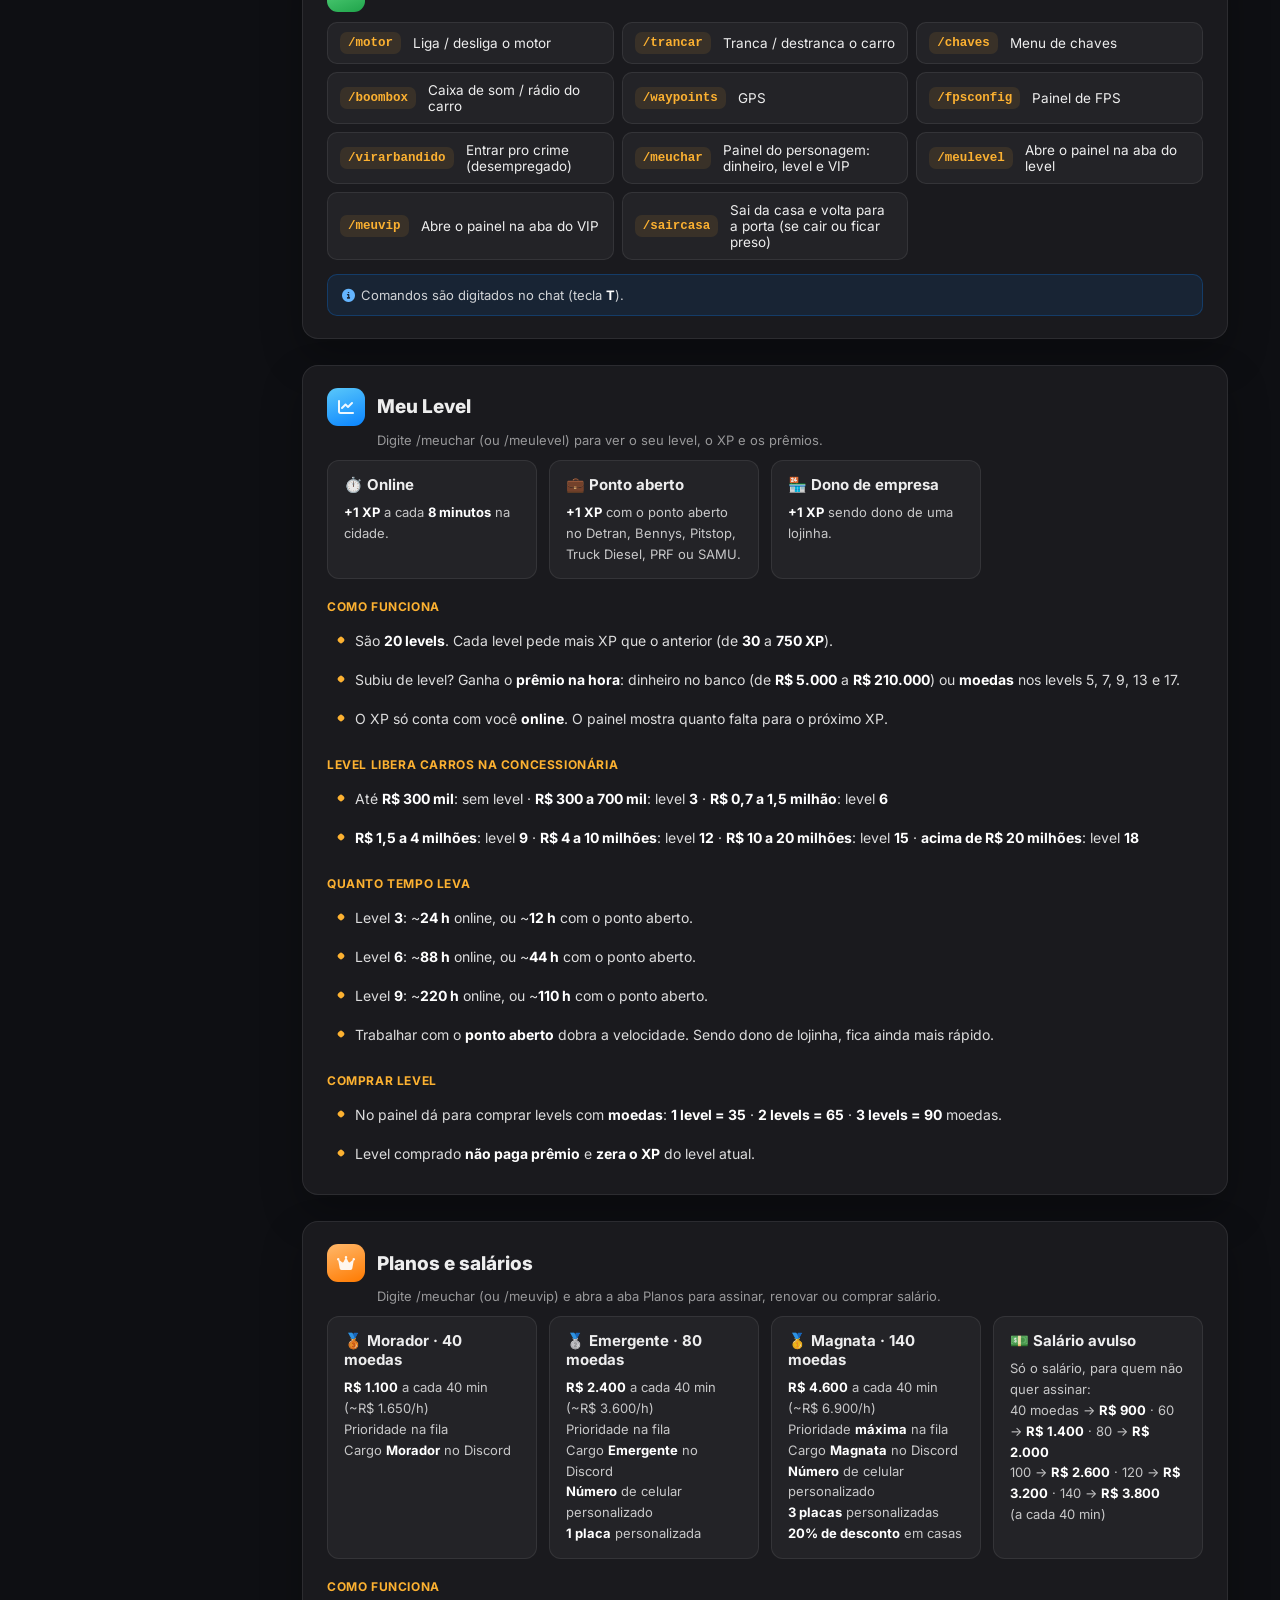
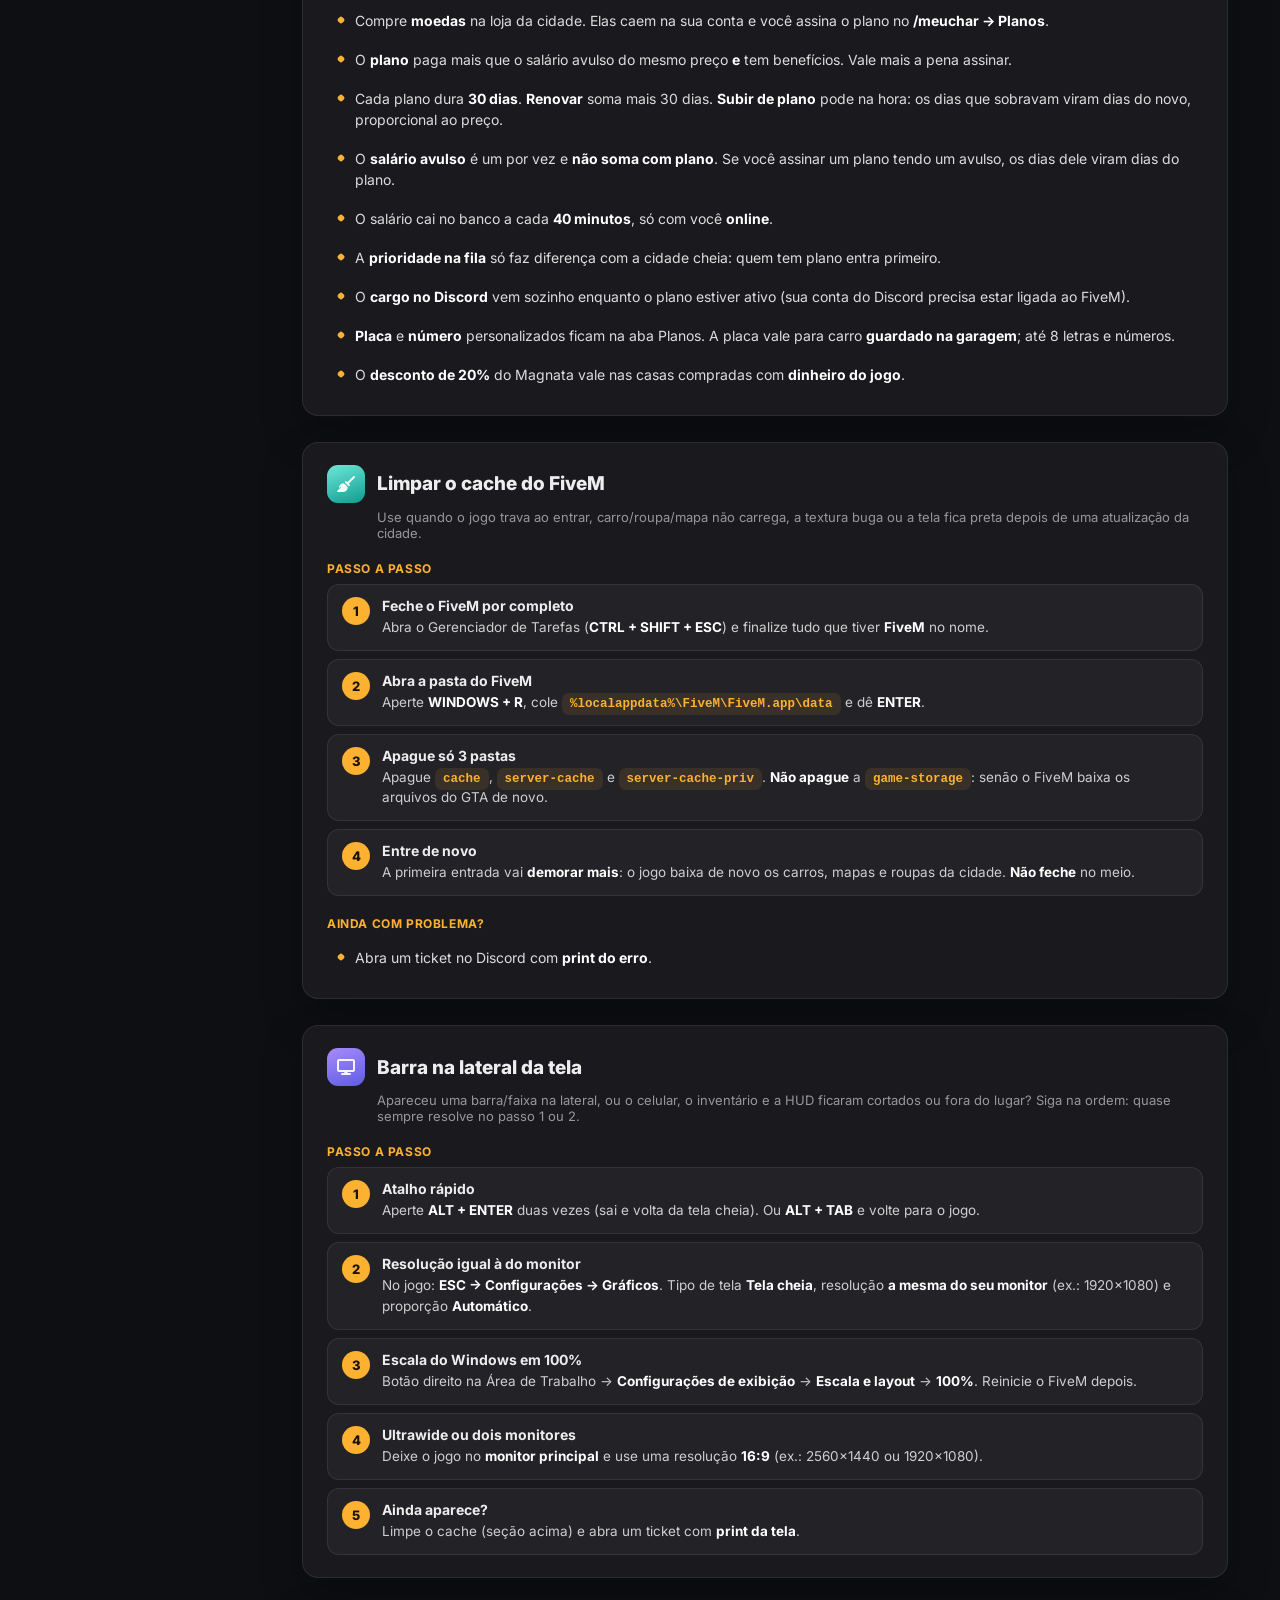
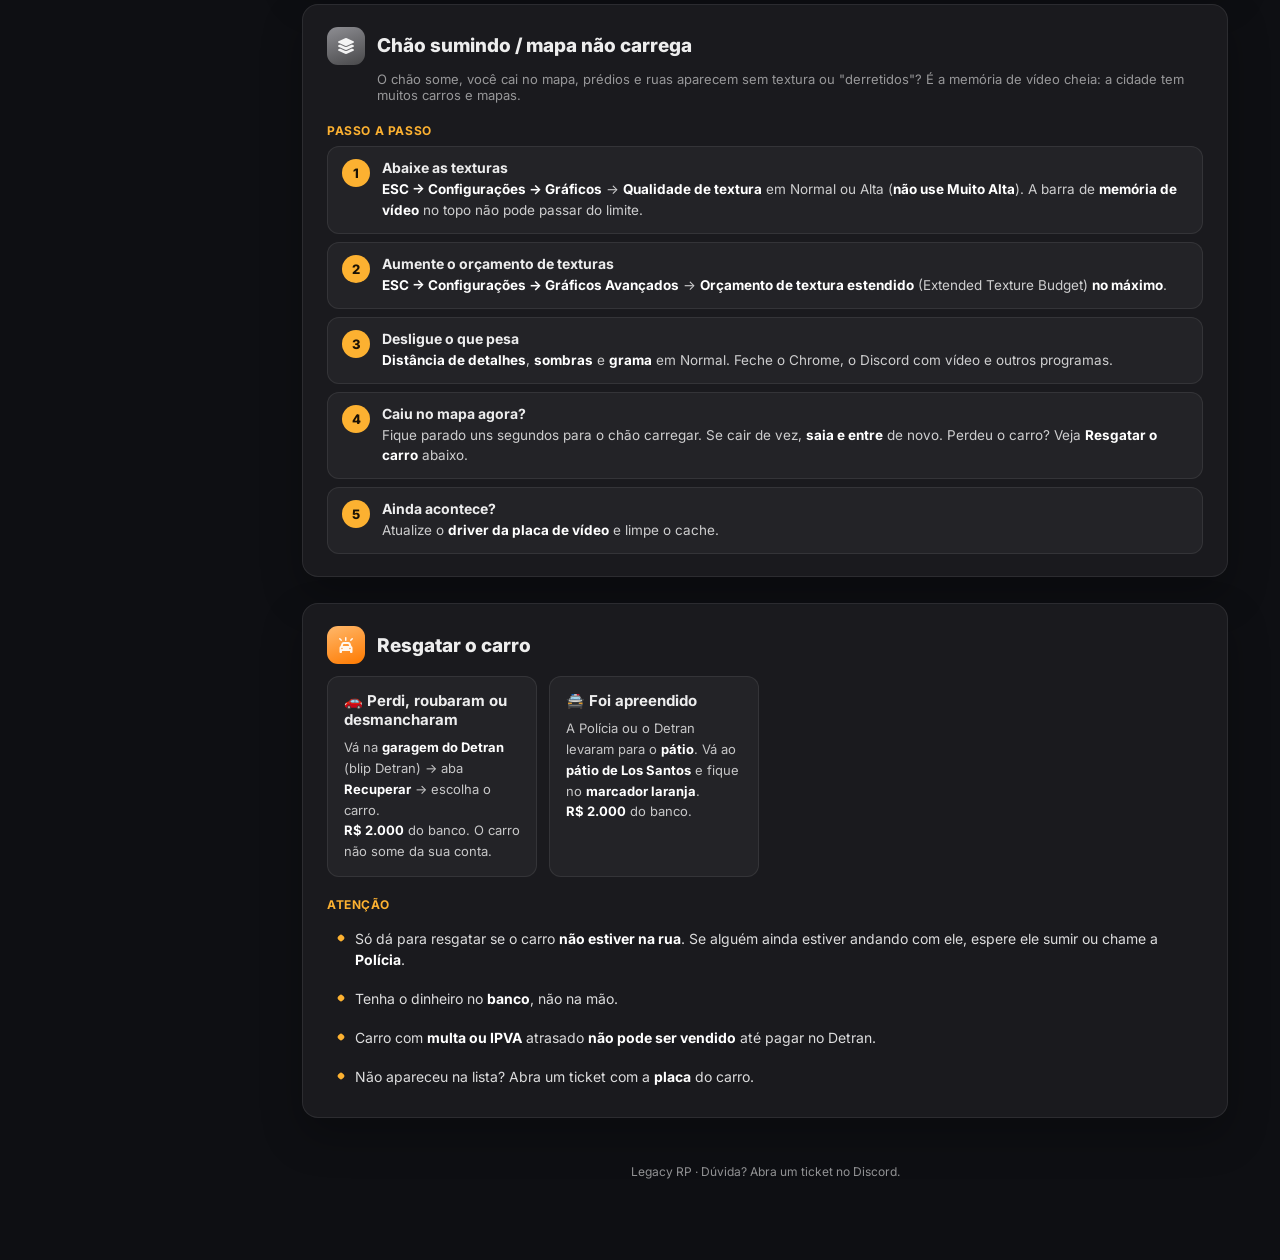
==== commit 575d0c3b: "Add files via upload" ====
--- a/ajuda.html
+++ b/ajuda.html
@@ -14,7 +14,7 @@
   <button class="menu-btn" id="menuBtn" aria-label="Menu"><i class="fa-solid fa-bars"></i></button>
   <div class="traffic"><i></i><i></i><i></i></div>
   <a class="brand" href="index.html"><span class="logo"><i class="fa-solid fa-city"></i></span><span>Legacy RP<small>Ajuda e dúvidas</small></span></a>
-  <nav class="pages"><a href="index.html">Início</a><a href="regras.html">Regras</a><a href="ajuda.html" class="on">Ajuda</a><a href="empregos.html">Empregos</a><a href="preparacao.html">Preparação</a></nav>
+  <nav class="pages"><a href="index.html">Início</a><a href="regras.html">Regras</a><a href="ajuda.html" class="on">Ajuda</a><a href="empregos.html">Empregos</a><a href="preparacao.html">Preparação</a><a href="atualizacoes.html">Atualizações</a></nav>
   <div class="grow"></div>
   <label class="search"><i class="fa-solid fa-magnifying-glass"></i><input id="q" type="search" placeholder="Buscar... (ex: cache, tecla, VIP)" autocomplete="off"></label>
 </header>
@@ -39,7 +39,7 @@
   { grupo: 'Controles', id: 'teclas', icon: 'fa-keyboard', cor: 'c4', titulo: 'Teclas', sub: 'Dá para trocar qualquer tecla em ESC → Configurações → Atalhos → FiveM.', teclas: [
     { g: 'A pé', l: [['F1','Celular'],['F2','Inventário'],['TAB','Hotbar'],['1 a 5','Usar item da hotbar'],['R','Recarregar arma'],['T','Chat'],['ALT','Interagir (olhinho)'],['CTRL','Agachar'],['H','Sentar'],['M','Cruzar os braços'],['Z','Mãos na cabeça'],['B','Apontar o dedo'],['F7','Ver suas faturas']] },
     { g: 'Porta-malas e porta-luvas', l: [['K','Atrás do carro: porta-malas'],['K','Dentro do carro: porta-luvas']] },
-    { g: 'No carro', l: [['B','Ligar / desligar o motor'],['U','Trancar / destrancar'],['H','Farol'],['G','Cinto de segurança'],['INSERT','Menu de chaves'],['J','Piloto automático'],['PAGE UP/DOWN','Velocidade do piloto'],['SHIFT','Subir marcha'],['CTRL','Descer marcha'],['ALT','Embreagem'],['← / →','Modo do câmbio'],['↑','Trocar tração'],['↓','Controle de tração (segure 2s desliga)'],['X','Bloqueio do diferencial'],['F3','Suspensão a ar']] },
+    { g: 'No carro', l: [['B','Ligar / desligar o motor'],['U','Trancar / destrancar'],['H','Farol'],['G','Cinto de segurança'],['INSERT','Menu de chaves'],['J','Piloto automático'],['PAGE UP/DOWN','Velocidade do piloto'],['SHIFT','Subir marcha'],['CTRL','Descer marcha'],['ALT','Embreagem'],['← / →','Modo do câmbio'],['↑','Trocar tração'],['↓','Controle de tração (segure 1s liga/desliga)'],['L','Modo drift (precisa do Flash de Diferencial)'],['F9','Pop & Bang (precisa de ECU Stage 1)'],['F5','Trocar o mapa da ECU'],['END','Válvula do escape'],['X','Bloqueio do diferencial'],['F3','Suspensão a ar']] },
     { g: 'Voz', l: [['F11','Alcance da voz'],['CAPS LOCK','Falar no rádio']] },
     { g: 'Empregos', l: [['F4','Tablet do emprego'],['F6','Menu do emprego'],['O','Mecânico: serviço com NPC'],['Y','Entregador: abrir o pedido']] },
   ]},
@@ -51,6 +51,7 @@
     ['/meuchar','Painel do personagem: dinheiro, level e VIP'],
     ['/meulevel','Abre o painel na aba do level'],
     ['/meuvip','Abre o painel na aba do VIP'],
+    ['/saircasa','Sai da casa e volta para a porta (se cair ou ficar preso)'],
   ]},
 
   { grupo: 'Personagem', id: 'level', icon: 'fa-chart-line', cor: 'c1', titulo: 'Meu Level', sub: 'Digite /meuchar (ou /meulevel) para ver o seu level, o XP e os prêmios.',
--- a/style.css
+++ b/style.css
@@ -119,7 +119,7 @@
 
 /* Pagina inicial */
 .home { max-width: 1100px; margin: 0 auto; padding: 28px 32px 60px; }
-.portal { display: grid; grid-template-columns: repeat(4, 1fr); gap: 14px; margin-bottom: 26px; }
+.portal { display: grid; grid-template-columns: repeat(auto-fit, minmax(190px, 1fr)); gap: 14px; margin-bottom: 26px; }
 .door { display: flex; flex-direction: column; gap: 8px; padding: 20px; border-radius: 16px; background: var(--glass); border: 1px solid var(--line);
   box-shadow: 0 18px 40px rgba(0,0,0,.25); transition: transform 160ms ease, border-color 160ms ease; }
 .door:hover { transform: translateY(-3px); border-color: rgba(252,177,49,.45); }
